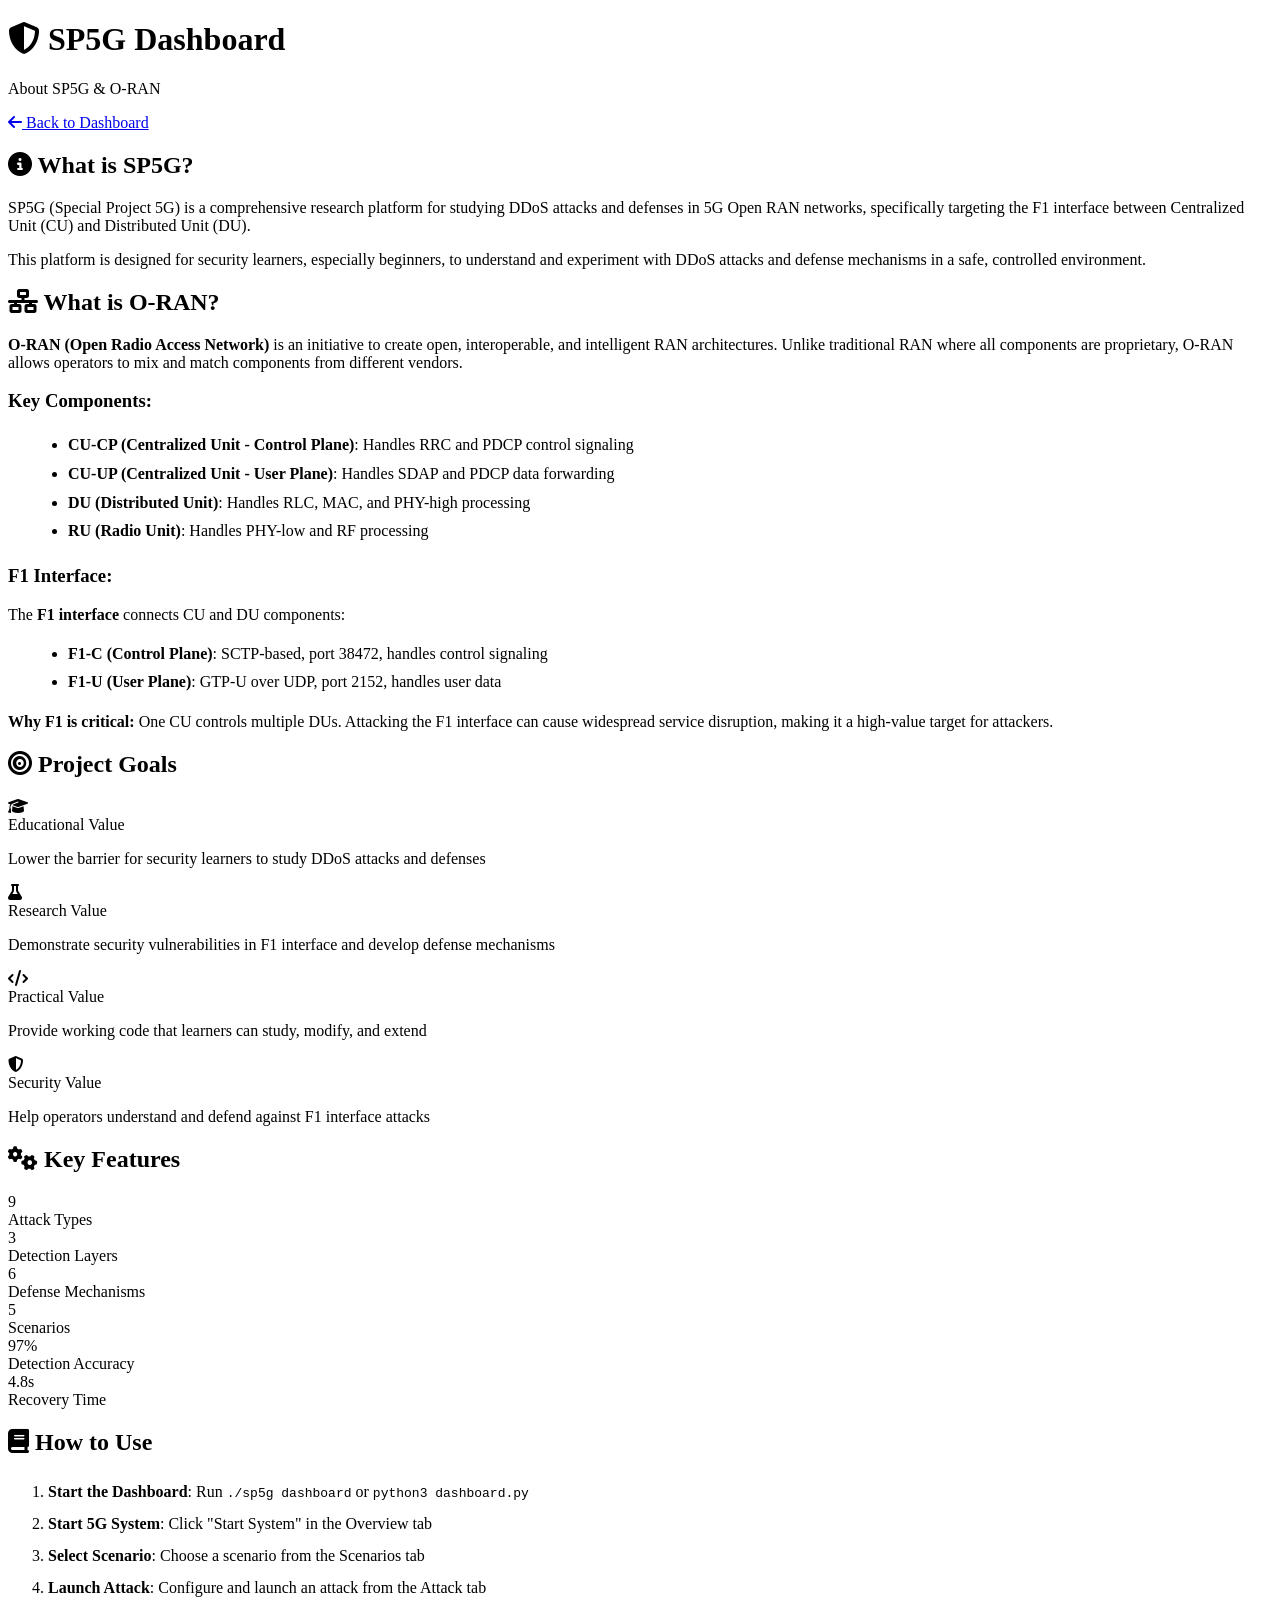
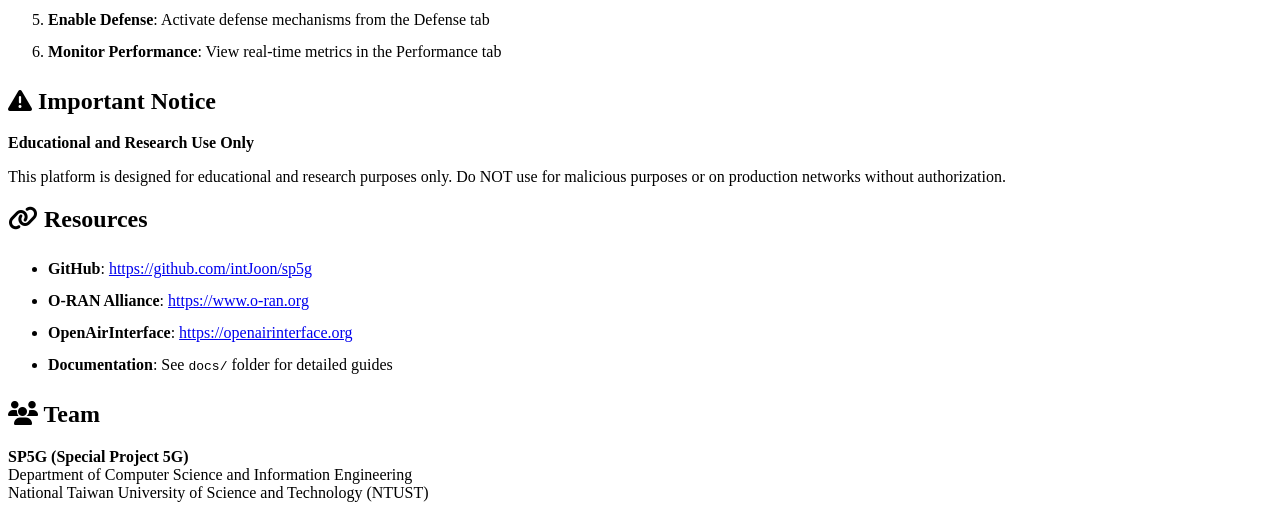
==== add-on/units/dashboard/templates/about.html @ 16379453 "ui update" ====
<!DOCTYPE html>
<html lang="ko">
<head>
    <meta charset="UTF-8">
    <meta name="viewport" content="width=device-width, initial-scale=1.0">
    <title>About - SP5G Dashboard</title>
    <link rel="stylesheet" href="{{ url_for('static', filename='css/style.css') }}">
    <link rel="stylesheet" href="https://cdnjs.cloudflare.com/ajax/libs/font-awesome/6.4.0/css/all.min.css">
</head>
<body>
    <div class="container">
        <header class="header">
            <div class="header-left">
                <h1><i class="fas fa-shield-alt"></i> SP5G Dashboard</h1>
                <p class="subtitle">About SP5G & O-RAN</p>
            </div>
            <div class="header-right">
                <a href="/dashboard" class="btn btn-primary">
                    <i class="fas fa-arrow-left"></i> Back to Dashboard
                </a>
            </div>
        </header>

        <main class="main-content">
            <div class="card">
                <h2><i class="fas fa-info-circle"></i> What is SP5G?</h2>
                <p>
                    SP5G (Special Project 5G) is a comprehensive research platform for studying DDoS attacks and defenses 
                    in 5G Open RAN networks, specifically targeting the F1 interface between Centralized Unit (CU) and 
                    Distributed Unit (DU).
                </p>
                <p>
                    This platform is designed for security learners, especially beginners, to understand and experiment 
                    with DDoS attacks and defense mechanisms in a safe, controlled environment.
                </p>
            </div>

            <div class="card">
                <h2><i class="fas fa-network-wired"></i> What is O-RAN?</h2>
                <p>
                    <strong>O-RAN (Open Radio Access Network)</strong> is an initiative to create open, interoperable, 
                    and intelligent RAN architectures. Unlike traditional RAN where all components are proprietary, 
                    O-RAN allows operators to mix and match components from different vendors.
                </p>
                
                <h3>Key Components:</h3>
                <ul style="margin-left: 20px; line-height: 1.8;">
                    <li><strong>CU-CP (Centralized Unit - Control Plane)</strong>: Handles RRC and PDCP control signaling</li>
                    <li><strong>CU-UP (Centralized Unit - User Plane)</strong>: Handles SDAP and PDCP data forwarding</li>
                    <li><strong>DU (Distributed Unit)</strong>: Handles RLC, MAC, and PHY-high processing</li>
                    <li><strong>RU (Radio Unit)</strong>: Handles PHY-low and RF processing</li>
                </ul>

                <h3>F1 Interface:</h3>
                <p>
                    The <strong>F1 interface</strong> connects CU and DU components:
                </p>
                <ul style="margin-left: 20px; line-height: 1.8;">
                    <li><strong>F1-C (Control Plane)</strong>: SCTP-based, port 38472, handles control signaling</li>
                    <li><strong>F1-U (User Plane)</strong>: GTP-U over UDP, port 2152, handles user data</li>
                </ul>
                <p>
                    <strong>Why F1 is critical:</strong> One CU controls multiple DUs. Attacking the F1 interface can 
                    cause widespread service disruption, making it a high-value target for attackers.
                </p>
            </div>

            <div class="card">
                <h2><i class="fas fa-bullseye"></i> Project Goals</h2>
                <div class="grid-2">
                    <div class="stat-card">
                        <div class="stat-value"><i class="fas fa-graduation-cap"></i></div>
                        <div class="stat-label">Educational Value</div>
                        <p>Lower the barrier for security learners to study DDoS attacks and defenses</p>
                    </div>
                    <div class="stat-card">
                        <div class="stat-value"><i class="fas fa-flask"></i></div>
                        <div class="stat-label">Research Value</div>
                        <p>Demonstrate security vulnerabilities in F1 interface and develop defense mechanisms</p>
                    </div>
                    <div class="stat-card">
                        <div class="stat-value"><i class="fas fa-code"></i></div>
                        <div class="stat-label">Practical Value</div>
                        <p>Provide working code that learners can study, modify, and extend</p>
                    </div>
                    <div class="stat-card">
                        <div class="stat-value"><i class="fas fa-shield-alt"></i></div>
                        <div class="stat-label">Security Value</div>
                        <p>Help operators understand and defend against F1 interface attacks</p>
                    </div>
                </div>
            </div>

            <div class="card">
                <h2><i class="fas fa-cogs"></i> Key Features</h2>
                <div class="metrics-grid">
                    <div class="metric-box">
                        <div class="metric-value">9</div>
                        <div class="metric-label">Attack Types</div>
                    </div>
                    <div class="metric-box">
                        <div class="metric-value">3</div>
                        <div class="metric-label">Detection Layers</div>
                    </div>
                    <div class="metric-box">
                        <div class="metric-value">6</div>
                        <div class="metric-label">Defense Mechanisms</div>
                    </div>
                    <div class="metric-box">
                        <div class="metric-value">5</div>
                        <div class="metric-label">Scenarios</div>
                    </div>
                    <div class="metric-box">
                        <div class="metric-value">97%</div>
                        <div class="metric-label">Detection Accuracy</div>
                    </div>
                    <div class="metric-box">
                        <div class="metric-value">4.8s</div>
                        <div class="metric-label">Recovery Time</div>
                    </div>
                </div>
            </div>

            <div class="card">
                <h2><i class="fas fa-book"></i> How to Use</h2>
                <ol style="line-height: 2;">
                    <li><strong>Start the Dashboard</strong>: Run <code>./sp5g dashboard</code> or <code>python3 dashboard.py</code></li>
                    <li><strong>Start 5G System</strong>: Click "Start System" in the Overview tab</li>
                    <li><strong>Select Scenario</strong>: Choose a scenario from the Scenarios tab</li>
                    <li><strong>Launch Attack</strong>: Configure and launch an attack from the Attack tab</li>
                    <li><strong>Enable Defense</strong>: Activate defense mechanisms from the Defense tab</li>
                    <li><strong>Monitor Performance</strong>: View real-time metrics in the Performance tab</li>
                </ol>
            </div>

            <div class="card">
                <h2><i class="fas fa-exclamation-triangle"></i> Important Notice</h2>
                <div class="alert alert-warning">
                    <strong>Educational and Research Use Only</strong>
                    <p>
                        This platform is designed for educational and research purposes only. 
                        Do NOT use for malicious purposes or on production networks without authorization.
                    </p>
                </div>
            </div>

            <div class="card">
                <h2><i class="fas fa-link"></i> Resources</h2>
                <ul style="line-height: 2;">
                    <li><strong>GitHub</strong>: <a href="https://github.com/intJoon/sp5g" target="_blank">https://github.com/intJoon/sp5g</a></li>
                    <li><strong>O-RAN Alliance</strong>: <a href="https://www.o-ran.org" target="_blank">https://www.o-ran.org</a></li>
                    <li><strong>OpenAirInterface</strong>: <a href="https://openairinterface.org" target="_blank">https://openairinterface.org</a></li>
                    <li><strong>Documentation</strong>: See <code>docs/</code> folder for detailed guides</li>
                </ul>
            </div>

            <div class="card">
                <h2><i class="fas fa-users"></i> Team</h2>
                <p>
                    <strong>SP5G (Special Project 5G)</strong><br>
                    Department of Computer Science and Information Engineering<br>
                    National Taiwan University of Science and Technology (NTUST)
                </p>
            </div>
        </main>
    </div>
</body>
</html>
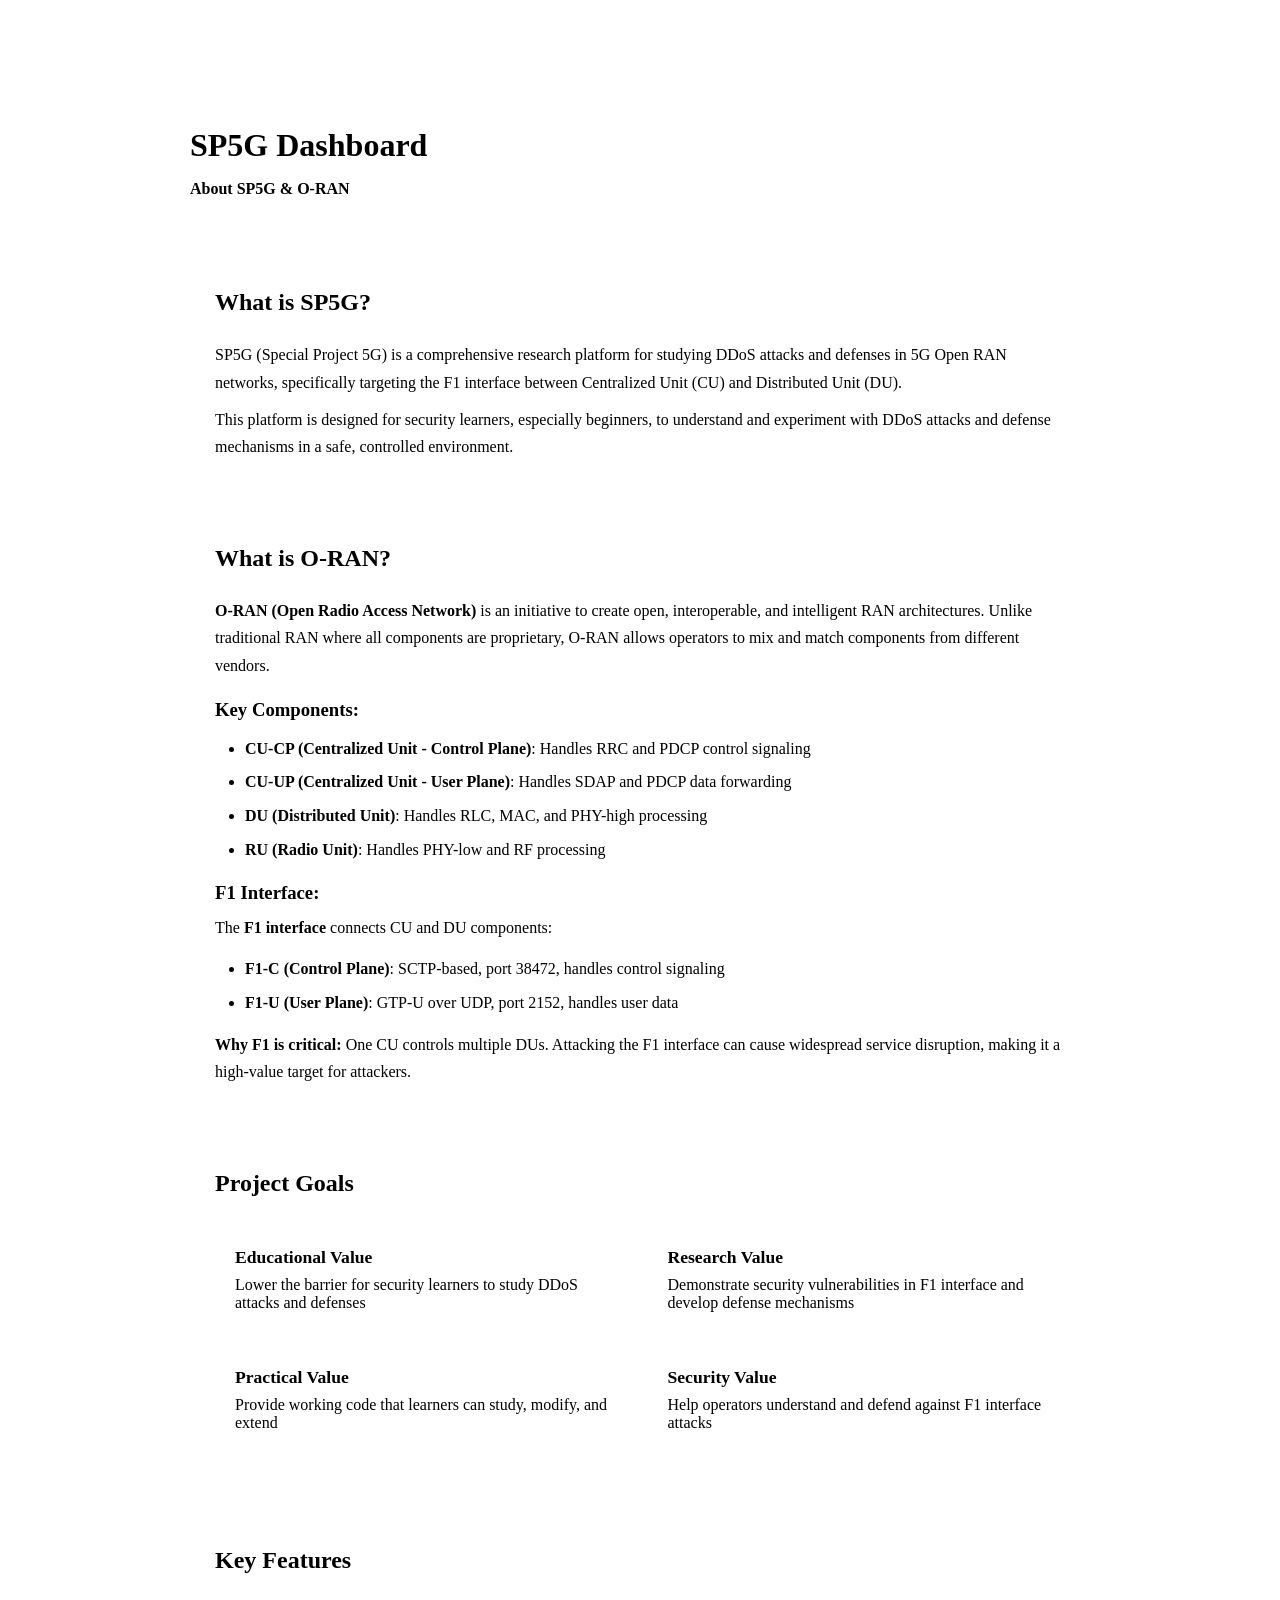
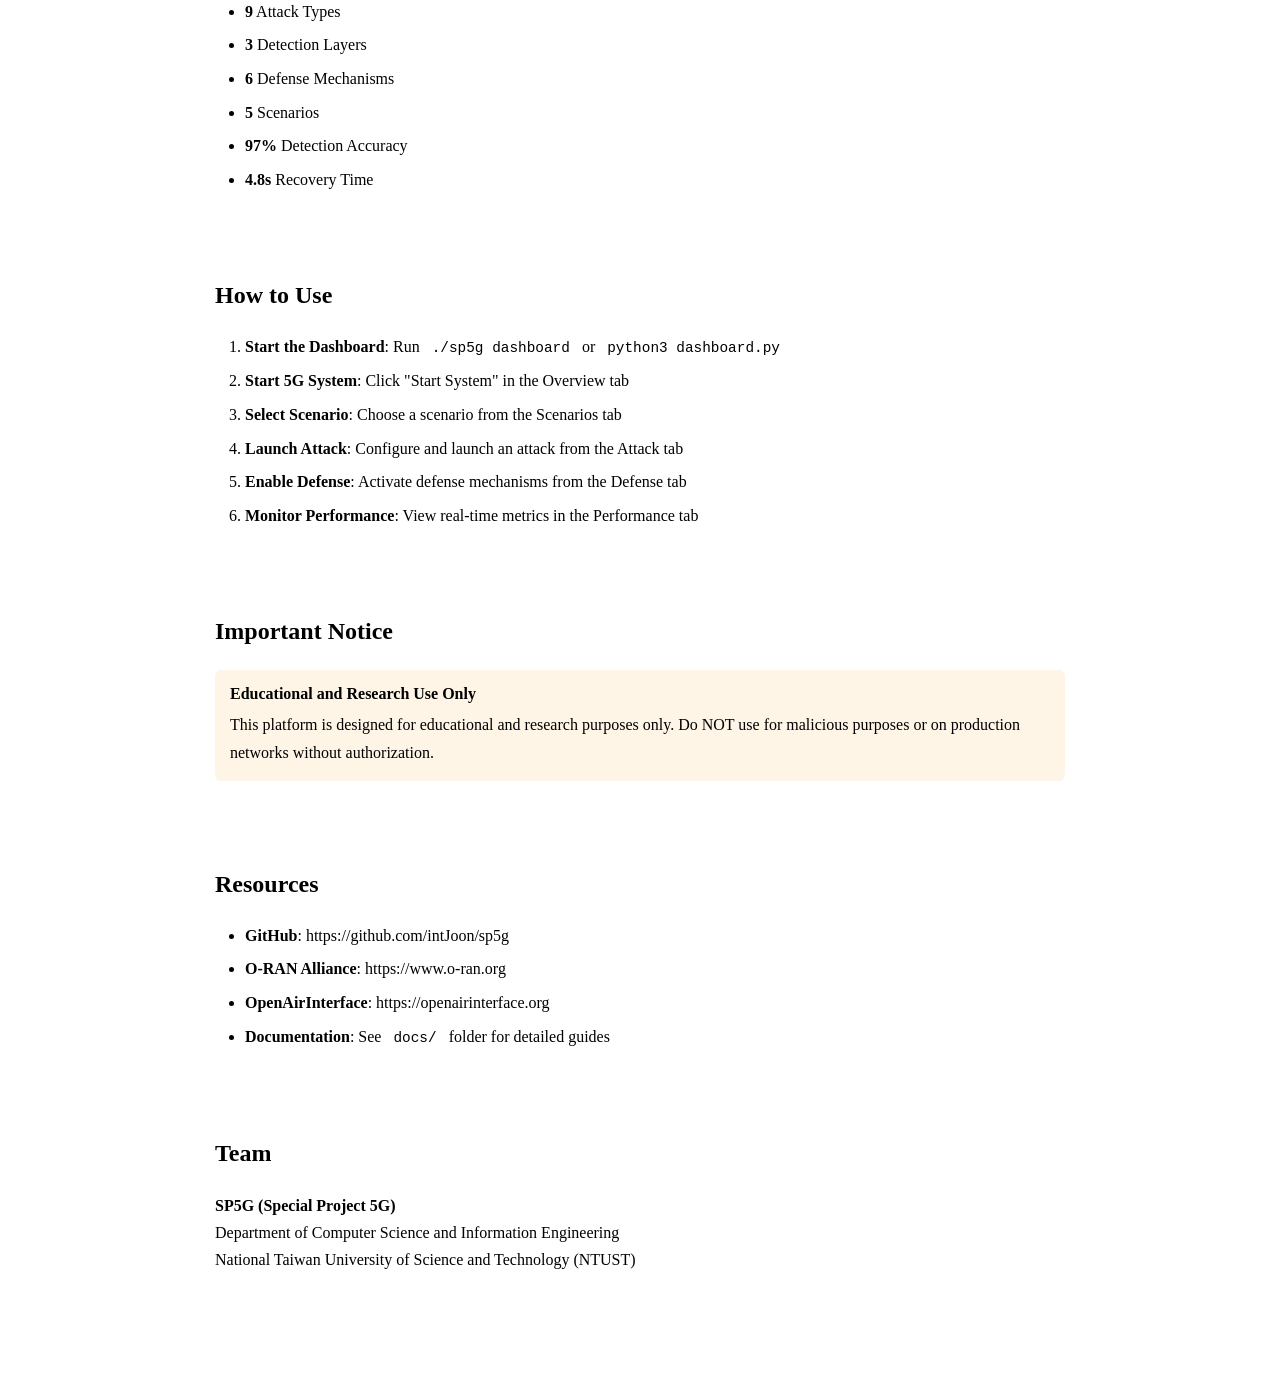
==== commit 3e37ed54: "clear misc" ====
--- a/add-on/units/dashboard/templates/about.html
+++ b/add-on/units/dashboard/templates/about.html
@@ -5,165 +5,269 @@
     <meta name="viewport" content="width=device-width, initial-scale=1.0">
     <title>About - SP5G Dashboard</title>
     <link rel="stylesheet" href="{{ url_for('static', filename='css/style.css') }}">
-    <link rel="stylesheet" href="https://cdnjs.cloudflare.com/ajax/libs/font-awesome/6.4.0/css/all.min.css">
+    <link rel="stylesheet" href="https://cdnjs.cloudflare.com/ajax/libs/font-awesome/6.5.1/css/all.min.css" integrity="sha512-DTOQO9RWCH3ppGqcWaEA1BIZOC6xxalwEsw9c2QQeAIftl+Vegovlnee1c9QX4TctnWMn13TZye+giMm8e2LwA==" crossorigin="anonymous" referrerpolicy="no-referrer">
+    <style>
+        .about-container {
+            max-width: 900px;
+            margin: 0 auto;
+            padding: 40px 20px;
+        }
+        .about-header {
+            margin-bottom: 30px;
+            padding-bottom: 20px;
+            border-bottom: 2px solid var(--border);
+        }
+        .about-header h1 {
+            color: var(--text-primary);
+            margin-bottom: 10px;
+        }
+        .about-header p {
+            color: var(--text-secondary);
+        }
+        .back-link {
+            display: inline-block;
+            margin-bottom: 20px;
+            padding: 10px 20px;
+            background: var(--primary);
+            color: white;
+            border-radius: 6px;
+            text-decoration: none;
+            transition: background 0.2s;
+        }
+        .back-link:hover {
+            background: var(--primary-dark);
+            text-decoration: none;
+        }
+        .section {
+            background: var(--bg-card);
+            padding: 25px;
+            margin: 25px 0;
+            border-radius: 8px;
+            border: 1px solid var(--border);
+        }
+        .section h2 {
+            color: var(--text-primary);
+            margin-top: 0;
+            margin-bottom: 15px;
+            padding-bottom: 10px;
+            border-bottom: 1px solid var(--border);
+        }
+        .section h3 {
+            color: var(--text-primary);
+            margin-top: 20px;
+            margin-bottom: 10px;
+        }
+        .section p {
+            color: var(--text-secondary);
+            margin: 10px 0;
+            line-height: 1.7;
+        }
+        .section ul, .section ol {
+            margin: 15px 0;
+            padding-left: 30px;
+            color: var(--text-secondary);
+        }
+        .section li {
+            margin: 8px 0;
+            line-height: 1.6;
+        }
+        .section code {
+            background: var(--bg-tertiary);
+            color: var(--text-primary);
+            padding: 3px 8px;
+            border-radius: 4px;
+            font-family: 'Courier New', monospace;
+            font-size: 0.9em;
+        }
+        .section a {
+            color: var(--primary);
+            text-decoration: none;
+        }
+        .section a:hover {
+            text-decoration: underline;
+        }
+        .section strong {
+            color: var(--text-primary);
+        }
+        .notice {
+            background: var(--warning);
+            background: rgba(245, 158, 11, 0.1);
+            border: 1px solid var(--warning);
+            padding: 15px;
+            border-radius: 6px;
+            margin: 15px 0;
+        }
+        .notice strong {
+            color: var(--warning);
+            display: block;
+            margin-bottom: 8px;
+        }
+        .notice p {
+            color: var(--text-secondary);
+            margin: 0;
+        }
+        .stats {
+            display: grid;
+            grid-template-columns: repeat(2, 1fr);
+            gap: 15px;
+            margin: 20px 0;
+        }
+        .stat-item {
+            background: var(--bg-secondary);
+            padding: 20px;
+            border-radius: 6px;
+            border-left: 4px solid var(--primary);
+        }
+        .stat-item strong {
+            display: block;
+            color: var(--primary);
+            margin-bottom: 8px;
+            font-size: 1.1em;
+        }
+        .stat-item {
+            color: var(--text-secondary);
+        }
+        @media (max-width: 768px) {
+            .stats {
+                grid-template-columns: 1fr;
+            }
+        }
+    </style>
 </head>
 <body>
-    <div class="container">
-        <header class="header">
-            <div class="header-left">
-                <h1><i class="fas fa-shield-alt"></i> SP5G Dashboard</h1>
-                <p class="subtitle">About SP5G & O-RAN</p>
-            </div>
-            <div class="header-right">
-                <a href="/dashboard" class="btn btn-primary">
-                    <i class="fas fa-arrow-left"></i> Back to Dashboard
-                </a>
-            </div>
-        </header>
-
-        <main class="main-content">
-            <div class="card">
-                <h2><i class="fas fa-info-circle"></i> What is SP5G?</h2>
-                <p>
-                    SP5G (Special Project 5G) is a comprehensive research platform for studying DDoS attacks and defenses 
-                    in 5G Open RAN networks, specifically targeting the F1 interface between Centralized Unit (CU) and 
-                    Distributed Unit (DU).
-                </p>
-                <p>
-                    This platform is designed for security learners, especially beginners, to understand and experiment 
-                    with DDoS attacks and defense mechanisms in a safe, controlled environment.
-                </p>
-            </div>
-
-            <div class="card">
-                <h2><i class="fas fa-network-wired"></i> What is O-RAN?</h2>
-                <p>
-                    <strong>O-RAN (Open Radio Access Network)</strong> is an initiative to create open, interoperable, 
-                    and intelligent RAN architectures. Unlike traditional RAN where all components are proprietary, 
-                    O-RAN allows operators to mix and match components from different vendors.
-                </p>
-                
-                <h3>Key Components:</h3>
-                <ul style="margin-left: 20px; line-height: 1.8;">
-                    <li><strong>CU-CP (Centralized Unit - Control Plane)</strong>: Handles RRC and PDCP control signaling</li>
-                    <li><strong>CU-UP (Centralized Unit - User Plane)</strong>: Handles SDAP and PDCP data forwarding</li>
-                    <li><strong>DU (Distributed Unit)</strong>: Handles RLC, MAC, and PHY-high processing</li>
-                    <li><strong>RU (Radio Unit)</strong>: Handles PHY-low and RF processing</li>
-                </ul>
-
-                <h3>F1 Interface:</h3>
-                <p>
-                    The <strong>F1 interface</strong> connects CU and DU components:
-                </p>
-                <ul style="margin-left: 20px; line-height: 1.8;">
-                    <li><strong>F1-C (Control Plane)</strong>: SCTP-based, port 38472, handles control signaling</li>
-                    <li><strong>F1-U (User Plane)</strong>: GTP-U over UDP, port 2152, handles user data</li>
-                </ul>
-                <p>
-                    <strong>Why F1 is critical:</strong> One CU controls multiple DUs. Attacking the F1 interface can 
-                    cause widespread service disruption, making it a high-value target for attackers.
-                </p>
-            </div>
-
-            <div class="card">
-                <h2><i class="fas fa-bullseye"></i> Project Goals</h2>
-                <div class="grid-2">
-                    <div class="stat-card">
-                        <div class="stat-value"><i class="fas fa-graduation-cap"></i></div>
-                        <div class="stat-label">Educational Value</div>
-                        <p>Lower the barrier for security learners to study DDoS attacks and defenses</p>
-                    </div>
-                    <div class="stat-card">
-                        <div class="stat-value"><i class="fas fa-flask"></i></div>
-                        <div class="stat-label">Research Value</div>
-                        <p>Demonstrate security vulnerabilities in F1 interface and develop defense mechanisms</p>
-                    </div>
-                    <div class="stat-card">
-                        <div class="stat-value"><i class="fas fa-code"></i></div>
-                        <div class="stat-label">Practical Value</div>
-                        <p>Provide working code that learners can study, modify, and extend</p>
-                    </div>
-                    <div class="stat-card">
-                        <div class="stat-value"><i class="fas fa-shield-alt"></i></div>
-                        <div class="stat-label">Security Value</div>
-                        <p>Help operators understand and defend against F1 interface attacks</p>
-                    </div>
-                </div>
-            </div>
-
-            <div class="card">
-                <h2><i class="fas fa-cogs"></i> Key Features</h2>
-                <div class="metrics-grid">
-                    <div class="metric-box">
-                        <div class="metric-value">9</div>
-                        <div class="metric-label">Attack Types</div>
-                    </div>
-                    <div class="metric-box">
-                        <div class="metric-value">3</div>
-                        <div class="metric-label">Detection Layers</div>
-                    </div>
-                    <div class="metric-box">
-                        <div class="metric-value">6</div>
-                        <div class="metric-label">Defense Mechanisms</div>
-                    </div>
-                    <div class="metric-box">
-                        <div class="metric-value">5</div>
-                        <div class="metric-label">Scenarios</div>
-                    </div>
-                    <div class="metric-box">
-                        <div class="metric-value">97%</div>
-                        <div class="metric-label">Detection Accuracy</div>
-                    </div>
-                    <div class="metric-box">
-                        <div class="metric-value">4.8s</div>
-                        <div class="metric-label">Recovery Time</div>
-                    </div>
-                </div>
-            </div>
-
-            <div class="card">
-                <h2><i class="fas fa-book"></i> How to Use</h2>
-                <ol style="line-height: 2;">
-                    <li><strong>Start the Dashboard</strong>: Run <code>./sp5g dashboard</code> or <code>python3 dashboard.py</code></li>
-                    <li><strong>Start 5G System</strong>: Click "Start System" in the Overview tab</li>
-                    <li><strong>Select Scenario</strong>: Choose a scenario from the Scenarios tab</li>
-                    <li><strong>Launch Attack</strong>: Configure and launch an attack from the Attack tab</li>
-                    <li><strong>Enable Defense</strong>: Activate defense mechanisms from the Defense tab</li>
-                    <li><strong>Monitor Performance</strong>: View real-time metrics in the Performance tab</li>
-                </ol>
-            </div>
-
-            <div class="card">
-                <h2><i class="fas fa-exclamation-triangle"></i> Important Notice</h2>
-                <div class="alert alert-warning">
-                    <strong>Educational and Research Use Only</strong>
-                    <p>
-                        This platform is designed for educational and research purposes only. 
-                        Do NOT use for malicious purposes or on production networks without authorization.
-                    </p>
-                </div>
-            </div>
-
-            <div class="card">
-                <h2><i class="fas fa-link"></i> Resources</h2>
-                <ul style="line-height: 2;">
-                    <li><strong>GitHub</strong>: <a href="https://github.com/intJoon/sp5g" target="_blank">https://github.com/intJoon/sp5g</a></li>
-                    <li><strong>O-RAN Alliance</strong>: <a href="https://www.o-ran.org" target="_blank">https://www.o-ran.org</a></li>
-                    <li><strong>OpenAirInterface</strong>: <a href="https://openairinterface.org" target="_blank">https://openairinterface.org</a></li>
-                    <li><strong>Documentation</strong>: See <code>docs/</code> folder for detailed guides</li>
-                </ul>
-            </div>
-
-            <div class="card">
-                <h2><i class="fas fa-users"></i> Team</h2>
-                <p>
-                    <strong>SP5G (Special Project 5G)</strong><br>
-                    Department of Computer Science and Information Engineering<br>
-                    National Taiwan University of Science and Technology (NTUST)
-                </p>
-            </div>
-        </main>
-    </div>
+    <div class="about-container">
+        <a href="/" class="back-link">← Back to Dashboard</a>
+        
+        <div class="about-header">
+            <h1>SP5G Dashboard</h1>
+            <p><strong>About SP5G & O-RAN</strong></p>
+        </div>
+
+    <div class="section">
+        <h2>What is SP5G?</h2>
+        <p>
+            SP5G (Special Project 5G) is a comprehensive research platform for studying DDoS attacks and defenses 
+            in 5G Open RAN networks, specifically targeting the F1 interface between Centralized Unit (CU) and 
+            Distributed Unit (DU).
+        </p>
+        <p>
+            This platform is designed for security learners, especially beginners, to understand and experiment 
+            with DDoS attacks and defense mechanisms in a safe, controlled environment.
+        </p>
+    </div>
+
+    <div class="section">
+        <h2>What is O-RAN?</h2>
+        <p>
+            <strong>O-RAN (Open Radio Access Network)</strong> is an initiative to create open, interoperable, 
+            and intelligent RAN architectures. Unlike traditional RAN where all components are proprietary, 
+            O-RAN allows operators to mix and match components from different vendors.
+        </p>
+        
+        <h3>Key Components:</h3>
+        <ul>
+            <li><strong>CU-CP (Centralized Unit - Control Plane)</strong>: Handles RRC and PDCP control signaling</li>
+            <li><strong>CU-UP (Centralized Unit - User Plane)</strong>: Handles SDAP and PDCP data forwarding</li>
+            <li><strong>DU (Distributed Unit)</strong>: Handles RLC, MAC, and PHY-high processing</li>
+            <li><strong>RU (Radio Unit)</strong>: Handles PHY-low and RF processing</li>
+        </ul>
+
+        <h3>F1 Interface:</h3>
+        <p>
+            The <strong>F1 interface</strong> connects CU and DU components:
+        </p>
+        <ul>
+            <li><strong>F1-C (Control Plane)</strong>: SCTP-based, port 38472, handles control signaling</li>
+            <li><strong>F1-U (User Plane)</strong>: GTP-U over UDP, port 2152, handles user data</li>
+        </ul>
+        <p>
+            <strong>Why F1 is critical:</strong> One CU controls multiple DUs. Attacking the F1 interface can 
+            cause widespread service disruption, making it a high-value target for attackers.
+        </p>
+    </div>
+
+    <div class="section">
+        <h2>Project Goals</h2>
+        <div class="stats">
+            <div class="stat-item">
+                <strong>Educational Value</strong>
+                Lower the barrier for security learners to study DDoS attacks and defenses
+            </div>
+            <div class="stat-item">
+                <strong>Research Value</strong>
+                Demonstrate security vulnerabilities in F1 interface and develop defense mechanisms
+            </div>
+            <div class="stat-item">
+                <strong>Practical Value</strong>
+                Provide working code that learners can study, modify, and extend
+            </div>
+            <div class="stat-item">
+                <strong>Security Value</strong>
+                Help operators understand and defend against F1 interface attacks
+            </div>
+        </div>
+    </div>
+
+    <div class="section">
+        <h2>Key Features</h2>
+        <ul>
+            <li><strong>9</strong> Attack Types</li>
+            <li><strong>3</strong> Detection Layers</li>
+            <li><strong>6</strong> Defense Mechanisms</li>
+            <li><strong>5</strong> Scenarios</li>
+            <li><strong>97%</strong> Detection Accuracy</li>
+            <li><strong>4.8s</strong> Recovery Time</li>
+        </ul>
+    </div>
+
+    <div class="section">
+        <h2>How to Use</h2>
+        <ol>
+            <li><strong>Start the Dashboard</strong>: Run <code>./sp5g dashboard</code> or <code>python3 dashboard.py</code></li>
+            <li><strong>Start 5G System</strong>: Click "Start System" in the Overview tab</li>
+            <li><strong>Select Scenario</strong>: Choose a scenario from the Scenarios tab</li>
+            <li><strong>Launch Attack</strong>: Configure and launch an attack from the Attack tab</li>
+            <li><strong>Enable Defense</strong>: Activate defense mechanisms from the Defense tab</li>
+            <li><strong>Monitor Performance</strong>: View real-time metrics in the Performance tab</li>
+        </ol>
+    </div>
+
+    <div class="section">
+        <h2>Important Notice</h2>
+        <div class="notice">
+            <strong>Educational and Research Use Only</strong>
+            <p>
+                This platform is designed for educational and research purposes only. 
+                Do NOT use for malicious purposes or on production networks without authorization.
+            </p>
+        </div>
+    </div>
+
+    <div class="section">
+        <h2>Resources</h2>
+        <ul>
+            <li><strong>GitHub</strong>: <a href="https://github.com/intJoon/sp5g" target="_blank">https://github.com/intJoon/sp5g</a></li>
+            <li><strong>O-RAN Alliance</strong>: <a href="https://www.o-ran.org" target="_blank">https://www.o-ran.org</a></li>
+            <li><strong>OpenAirInterface</strong>: <a href="https://openairinterface.org" target="_blank">https://openairinterface.org</a></li>
+            <li><strong>Documentation</strong>: See <code>docs/</code> folder for detailed guides</li>
+        </ul>
+    </div>
+
+    <div class="section">
+        <h2>Team</h2>
+        <p>
+            <strong>SP5G (Special Project 5G)</strong><br>
+            Department of Computer Science and Information Engineering<br>
+            National Taiwan University of Science and Technology (NTUST)
+        </p>
+    </div>
+    <script>
+        function initializeTheme() {
+            const theme = localStorage.getItem('theme') || 'dark';
+            document.documentElement.setAttribute('data-theme', theme);
+        }
+        initializeTheme();
+    </script>
 </body>
 </html>
 
